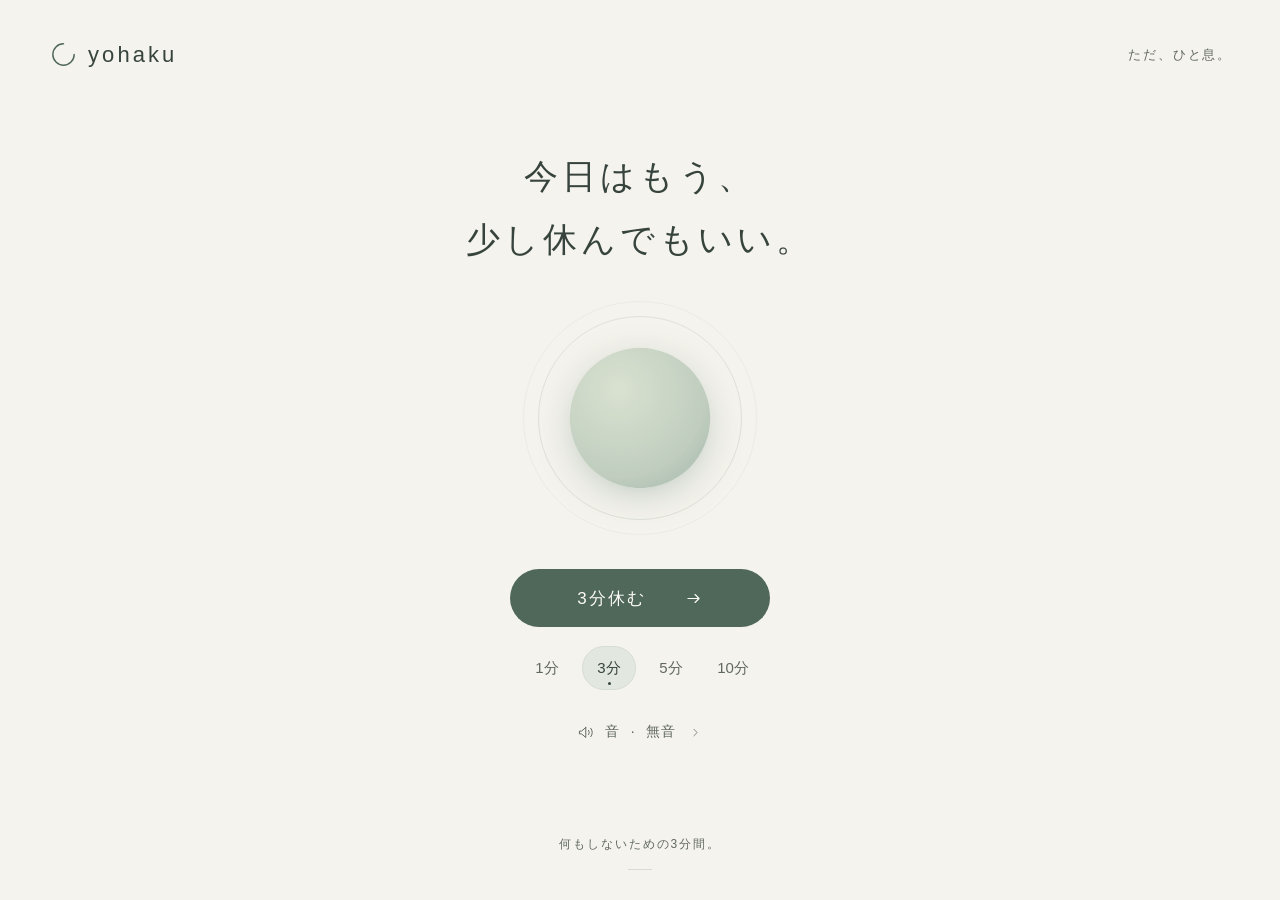
==== index.html @ fc0a6c55 "Add campfire, white noise, pink noise and 40Hz ambient sounds" ====
<!doctype html>
<html lang="ja">
<head>
  <meta charset="utf-8">
  <meta name="viewport" content="width=device-width, initial-scale=1, viewport-fit=cover">
  <meta name="color-scheme" content="light dark">
  <meta name="theme-color" content="#f5f3ed">
  <title>yohaku — 何もしないための3分間</title>
  <meta name="description" content="疲れた時に、1分だけでも静かに休むための小さな瞑想タイマー。呼吸は、あなたのペースで。">
  <link rel="canonical" href="https://naru18vr.github.io/yohaku/">
  <meta property="og:type" content="website">
  <meta property="og:locale" content="ja_JP">
  <meta property="og:site_name" content="yohaku">
  <meta property="og:title" content="yohaku — 何もしないための3分間">
  <meta property="og:description" content="疲れた時に、1分だけでも静かに休むための小さな瞑想タイマー。">
  <meta property="og:url" content="https://naru18vr.github.io/yohaku/">
  <meta property="og:image" content="https://naru18vr.github.io/yohaku/assets/ogp.png">
  <meta property="og:image:width" content="1200">
  <meta property="og:image:height" content="630">
  <meta property="og:image:alt" content="yohaku — 何もしないための3分間">
  <meta name="twitter:card" content="summary_large_image">
  <link rel="icon" href="assets/icons/favicon.svg" type="image/svg+xml">
  <link rel="icon" href="assets/icons/icon-192.png" type="image/png">
  <link rel="apple-touch-icon" href="assets/icons/apple-touch-icon.png">
  <link rel="manifest" href="manifest.webmanifest">
  <link rel="stylesheet" href="style.css?v=20261004-6">
  <script src="app.js?v=20261004-8" defer></script>
</head>
<body>
  <a class="skip-link" href="#main">休む画面へ</a>
  <header class="site-header">
    <span class="brand" aria-label="yohaku（よはく）">
      <svg class="brand-mark" viewBox="0 0 32 32" fill="none" aria-hidden="true"><path d="M27 16A11 11 0 1 1 16 5" stroke="currentColor" stroke-width="1.5" stroke-linecap="round"/></svg>
      <span aria-hidden="true">yohaku</span>
    </span>
    <span class="header-note" aria-hidden="true">ただ、ひと息。</span>
  </header>

  <main id="main" tabindex="-1">
    <section id="home-view" class="view home-view" aria-labelledby="home-title">
      <h1 id="home-title" class="welcome-title">今日はもう、<br>少し休んでもいい。</h1>
      <div class="orb home-orb" aria-hidden="true"><div class="orb-ring"></div><div class="orb-core"></div></div>
      <div class="home-actions">
        <button id="start-button" class="primary-button" type="button"><span id="start-label">3分休む</span><svg viewBox="0 0 24 24" fill="none" aria-hidden="true"><path d="M5 12h14m-5-5 5 5-5 5" stroke="currentColor" stroke-width="1.5" stroke-linecap="round" stroke-linejoin="round"/></svg></button>
        <fieldset class="duration-picker">
          <legend class="sr-only">休む時間</legend>
          <label class="duration-choice"><input type="radio" name="duration" value="1"><span>1分</span></label>
          <label class="duration-choice"><input type="radio" name="duration" value="3" checked><span>3分</span></label>
          <label class="duration-choice"><input type="radio" name="duration" value="5"><span>5分</span></label>
          <label class="duration-choice"><input type="radio" name="duration" value="10"><span>10分</span></label>
        </fieldset>
        <button class="sound-button settings-trigger" type="button" aria-haspopup="dialog"><svg viewBox="0 0 24 24" fill="none" aria-hidden="true"><path d="m11 5-6 5H2v4h3l6 5V5Zm4 4a5 5 0 0 1 0 6m3-9a9 9 0 0 1 0 12" stroke="currentColor" stroke-width="1.4" stroke-linecap="round" stroke-linejoin="round"/></svg><span>音 <span class="sound-separator" aria-hidden="true">·</span> <span class="sound-label">無音</span></span><svg class="chevron" viewBox="0 0 24 24" fill="none" aria-hidden="true"><path d="m9 6 6 6-6 6" stroke="currentColor" stroke-width="1.4" stroke-linecap="round" stroke-linejoin="round"/></svg></button>
      </div>
    </section>

    <section id="session-view" class="view session-view" aria-labelledby="session-title" hidden>
      <h1 id="session-title" class="session-title" tabindex="-1">いまは、ただ休む。</h1>
      <div class="breath-area">
        <div class="orb session-orb" aria-hidden="true"><div class="orb-ring"></div><div id="breathing-circle" class="orb-core"></div></div>
        <p id="breath-label" class="breath-label" aria-hidden="true">吸う</p>
        <p class="breath-note">呼吸は、あなたのペースで。</p>
        <p class="sr-only">円が吸う4秒、少し止める2秒、吐く6秒の目安を示します。合わせずに、自然な呼吸で休んでも大丈夫です。</p>
      </div>
      <div class="session-actions">
        <button id="time-toggle" class="time-toggle" type="button" aria-label="残り時間を隠す" aria-describedby="timer" aria-pressed="false"><span id="timer" class="time-value" role="timer" aria-live="off" aria-label="残り3分0秒">03:00</span><span id="time-hidden-label" class="time-hidden-label" hidden>時間を表示</span><svg viewBox="0 0 24 24" fill="none" aria-hidden="true"><path d="M2 12s3.5-6 10-6 10 6 10 6-3.5 6-10 6S2 12 2 12Z" stroke="currentColor" stroke-width="1.3"/><circle cx="12" cy="12" r="2.5" stroke="currentColor" stroke-width="1.3"/></svg></button>
        <div class="session-controls"><button id="pause-button" class="secondary-button" type="button">一時停止</button><button id="stop-button" class="text-button" type="button">ここで終わる</button></div>
        <button class="sound-button settings-trigger" type="button" aria-haspopup="dialog"><svg viewBox="0 0 24 24" fill="none" aria-hidden="true"><path d="m11 5-6 5H2v4h3l6 5V5Zm4 4a5 5 0 0 1 0 6m3-9a9 9 0 0 1 0 12" stroke="currentColor" stroke-width="1.4" stroke-linecap="round" stroke-linejoin="round"/></svg><span>音 <span class="sound-separator" aria-hidden="true">·</span> <span class="sound-label">無音</span></span><svg class="chevron" viewBox="0 0 24 24" fill="none" aria-hidden="true"><path d="m9 6 6 6-6 6" stroke="currentColor" stroke-width="1.4" stroke-linecap="round" stroke-linejoin="round"/></svg></button>
      </div>
    </section>

    <section id="complete-view" class="view complete-view" aria-labelledby="complete-title" hidden>
      <h1 id="complete-title" class="welcome-title" tabindex="-1">おつかれさま。</h1>
      <p class="complete-note">今日はここまででも、大丈夫。</p>
      <div class="orb complete-orb" aria-hidden="true"><div class="orb-ring"></div><div class="orb-core"></div></div>
      <button id="restart-button" class="primary-button" type="button">もう3分休む</button>
      <button id="finish-button" class="text-button" type="button">終わる</button>
    </section>

    <div class="audio-feedback"><p id="audio-notice" role="status" hidden></p><button id="retry-audio" class="text-button" type="button" hidden>音を再開</button></div>
    <p id="announcer" class="sr-only" role="status" aria-live="polite" aria-atomic="true"></p>
    <noscript><p class="noscript-note">タイマーを使うにはJavaScriptを有効にしてください。ここで、少し休むだけでも大丈夫です。</p></noscript>
  </main>

  <footer class="site-footer"><p>何もしないための3分間。</p><span class="footer-line" aria-hidden="true"></span></footer>

  <dialog id="settings-dialog" aria-labelledby="settings-title">
    <div class="dialog-heading"><h2 id="settings-title">音と表示</h2><button id="close-settings" class="icon-button" type="button" aria-label="設定を閉じる" autofocus><svg viewBox="0 0 24 24" fill="none" aria-hidden="true"><path d="m6 6 12 12M18 6 6 18" stroke="currentColor" stroke-width="1.5" stroke-linecap="round"/></svg></button></div>
    <fieldset class="setting-group"><legend>環境音</legend><div class="segmented-options sound-options">
      <label class="segment-choice"><input type="radio" name="sound" value="silent" checked><span>無音</span></label>
      <label class="segment-choice"><input type="radio" name="sound" value="rain"><span>雨</span></label>
      <label class="segment-choice"><input type="radio" name="sound" value="rain2"><span>雨 fugisako ver</span></label>
      <label class="segment-choice"><input type="radio" name="sound" value="waves"><span>波</span></label>
      <label class="segment-choice"><input type="radio" name="sound" value="fire"><span>焚き火</span></label>
      <label class="segment-choice"><input type="radio" name="sound" value="white"><span>ホワイトノイズ</span></label>
      <label class="segment-choice"><input type="radio" name="sound" value="pink"><span>ピンクノイズ</span></label>
      <label class="segment-choice"><input type="radio" name="sound" value="tone40"><span>40Hz</span></label>
    </div><p class="setting-note">音は休み始めてから、選んだ時間だけ流れます。</p></fieldset>
    <label class="audio-switch"><span><span id="guide-label">呼吸の音ガイド</span><span id="guide-note" class="setting-note">吸い始めに少し高い音、吐き始めに少し低い音。間は静かに。あなたのペースで。</span></span><input id="guide-enabled" type="checkbox" role="switch" aria-labelledby="guide-label" aria-describedby="guide-note"><span class="switch-track" aria-hidden="true"></span></label>
    <div class="setting-group volume-group"><div class="volume-heading"><label for="volume">音量</label><output id="volume-value" for="volume">35%</output></div><input id="volume" type="range" min="0" max="100" value="35" step="1" disabled aria-describedby="volume-note"><p id="volume-note" class="setting-note">はじめは小さな音から。</p></div>
    <label class="audio-switch"><span><span id="bell-label">終わりのベル</span><span id="bell-note" class="setting-note">最後に、小さく一度だけ。</span></span><input id="bell-enabled" type="checkbox" role="switch" aria-labelledby="bell-label" aria-describedby="bell-note"><span class="switch-track" aria-hidden="true"></span></label>
    <fieldset class="setting-group theme-group"><legend>画面の明るさ</legend><div class="segmented-options">
      <label class="segment-choice"><input type="radio" name="theme" value="auto" checked><span>端末に合わせる</span></label>
      <label class="segment-choice"><input type="radio" name="theme" value="light"><span>明るめ</span></label>
      <label class="segment-choice"><input type="radio" name="theme" value="dark"><span>暗め</span></label>
    </div></fieldset>
    <p class="privacy-note">設定はこのブラウザだけに保存されます。</p>
  </dialog>
</body>
</html>
---- style.css ----
:root {
  color-scheme: light;
  --background: #f5f3ed;
  --surface: #fbfaf6;
  --text: #37443e;
  --muted: #606960;
  --line: #d7ddd3;
  --accent: #50685a;
  --button-text: #fbfaf6;
  --selected: #e2e8df;
  --orb: #b7c7b7;
  --orb-light: #d5dfcc;
  --orb-shadow: #90a99c;
  --focus: #426c58;
  --overlay: rgba(32, 43, 36, .24);
  font-family: -apple-system, BlinkMacSystemFont, "Segoe UI", "Hiragino Kaku Gothic ProN", "Yu Gothic", Meiryo, sans-serif;
  font-size: 16px;
  font-synthesis: none;
  -webkit-text-size-adjust: 100%;
}

@media (prefers-color-scheme: dark) {
  :root:not([data-theme="light"]) {
    color-scheme: dark;
    --background: #252e29;
    --surface: #2e3831;
    --text: #e0e5da;
    --muted: #a8b5aa;
    --line: #48554b;
    --accent: #b9cbb6;
    --button-text: #26352b;
    --selected: #3d4d41;
    --orb: #789580;
    --orb-light: #91a78c;
    --orb-shadow: #5c7968;
    --focus: #c7d9bc;
    --overlay: rgba(12, 18, 14, .48);
  }
}

:root[data-theme="dark"] {
  color-scheme: dark;
  --background: #252e29;
  --surface: #2e3831;
  --text: #e0e5da;
  --muted: #a8b5aa;
  --line: #48554b;
  --accent: #b9cbb6;
  --button-text: #26352b;
  --selected: #3d4d41;
  --orb: #789580;
  --orb-light: #91a78c;
  --orb-shadow: #5c7968;
  --focus: #c7d9bc;
  --overlay: rgba(12, 18, 14, .48);
}

* { box-sizing: border-box; }
[hidden] { display: none !important; }
body { margin: 0; min-height: 100vh; min-height: 100svh; display: flex; flex-direction: column; background: var(--background); color: var(--text); }
button, input { font: inherit; }
button { -webkit-tap-highlight-color: transparent; cursor: pointer; }
button, a, input { touch-action: manipulation; }
button { color: inherit; }
button:disabled, input:disabled { cursor: default; }
button, input, a { outline-offset: 5px; }
:focus-visible { outline: 2px solid var(--focus); }
h1:focus, main:focus { outline: none; }
svg { width: 22px; height: 22px; flex: none; }
fieldset { border: 0; padding: 0; margin: 0; min-width: 0; }
.sr-only { position: absolute; width: 1px; height: 1px; padding: 0; margin: -1px; overflow: hidden; clip-path: inset(50%); white-space: nowrap; border: 0; }
.skip-link { position: fixed; top: 12px; left: 16px; z-index: 5; padding: 12px 18px; color: var(--text); background: var(--surface); border-radius: 8px; transform: translateY(-180%); }
.skip-link:focus { transform: translateY(0); }
.site-header { padding: 32px max(32px, env(safe-area-inset-right)) 0 max(32px, env(safe-area-inset-left)); display: flex; align-items: center; justify-content: space-between; }
.brand { display: inline-flex; gap: 9px; align-items: center; font-size: 22px; font-weight: 400; letter-spacing: .14em; }
.brand-mark { width: 31px; height: 31px; color: var(--accent); }
.header-note { font-size: 13px; letter-spacing: .14em; color: var(--muted); }
main { flex: 1; display: flex; flex-direction: column; align-items: center; justify-content: center; padding: 40px 24px 24px; }
.view { width: min(100%, 440px); display: flex; flex-direction: column; align-items: center; text-align: center; }
.welcome-title { margin: 0; font-family: "Hiragino Mincho ProN", "Yu Mincho", "Noto Serif CJK JP", serif; font-size: clamp(27px, 3.3vw, 34px); font-weight: 400; letter-spacing: .12em; line-height: 1.85; }
.orb { position: relative; flex: none; display: grid; place-items: center; width: 240px; height: 240px; }
.orb-ring { position: absolute; width: 85%; height: 85%; border: 1px solid var(--line); border-radius: 50%; opacity: .75; }
.orb-ring::after { content: ""; position: absolute; inset: -16px; border: 1px solid var(--line); border-radius: 50%; opacity: .45; }
.orb-core { width: 65%; height: 65%; border-radius: 50%; background: radial-gradient(circle at 35% 30%, var(--orb-light), var(--orb) 65%, var(--orb-shadow)); box-shadow: 0 10px 48px -14px var(--orb-shadow); opacity: .85; transform: scale(.9); }
.home-orb { margin: 22px 0 28px; }
.home-actions { display: flex; flex-direction: column; align-items: center; width: 100%; }
.primary-button { border: 1px solid transparent; border-radius: 100px; min-height: 58px; width: min(100%, 260px); display: flex; align-items: center; justify-content: center; gap: 38px; padding: 13px 24px; background: var(--accent); color: var(--button-text); font-size: 17px; letter-spacing: .12em; transition: background-color .2s, box-shadow .2s; }
.primary-button svg { width: 19px; height: 19px; }
.duration-picker { display: flex; justify-content: center; gap: 8px; margin-top: 19px; }
.duration-choice, .segment-choice { position: relative; display: flex; border-radius: 100px; }
.duration-choice input, .segment-choice input { position: absolute; margin: 0; width: 100%; height: 100%; opacity: 0; cursor: pointer; border-radius: inherit; }
.duration-choice span { display: grid; place-items: center; width: 54px; min-height: 44px; font-size: 15px; color: var(--muted); border: 1px solid transparent; border-radius: inherit; transition: background-color .2s; }
.duration-choice input:checked + span { background: var(--selected); border-color: var(--line); color: var(--text); }
.duration-choice input:checked + span::after { content: ""; position: absolute; bottom: 5px; width: 3px; height: 3px; border-radius: 50%; background: currentColor; }
.duration-choice input:focus-visible, .segment-choice input:focus-visible { outline: none; }
.duration-choice input:focus-visible + span, .segment-choice input:focus-visible + span { outline: 2px solid var(--focus); outline-offset: 4px; }
.sound-button { border: 0; background: transparent; display: inline-flex; align-items: center; justify-content: center; min-height: 44px; gap: 10px; margin-top: 20px; padding: 8px 12px; font-size: 14px; letter-spacing: .06em; color: var(--muted); border-radius: 8px; }
.sound-button > svg { width: 17px; height: 17px; }
.sound-button .chevron { width: 13px; height: 13px; margin-left: 3px; }
.sound-separator { padding: 0 6px; }
.site-footer { text-align: center; padding: 18px 20px max(26px, env(safe-area-inset-bottom)); color: var(--muted); font-size: 12px; letter-spacing: .16em; }
.site-footer p { margin: 0; }
.footer-line { display: block; width: 24px; height: 1px; margin: 16px auto 0; background: var(--line); }
.session-title { font-size: 16px; font-weight: 400; letter-spacing: .15em; margin: 0 0 28px; color: var(--muted); }
.breath-area { display: flex; flex-direction: column; align-items: center; }
.session-orb { width: 260px; height: 260px; }
.breath-label { margin: 16px 0 0; min-height: 36px; font-size: 22px; letter-spacing: .16em; }
.breath-note { margin: 10px 0 0; color: var(--muted); font-size: 14px; line-height: 1.7; letter-spacing: .06em; }
.session-actions { display: flex; flex-direction: column; align-items: center; }
.time-toggle { min-height: 48px; border: 0; border-radius: 8px; margin: 23px 0 18px; padding: 8px 14px; background: transparent; display: inline-flex; align-items: center; justify-content: center; gap: 12px; color: var(--muted); }
.time-value { font-size: 24px; font-family: ui-monospace, "SFMono-Regular", Consolas, monospace; font-variant-numeric: tabular-nums; letter-spacing: .07em; }
.time-toggle svg { width: 17px; height: 17px; }
.time-hidden-label { font-size: 14px; }
.session-controls { display: flex; align-items: center; justify-content: center; gap: 13px; flex-wrap: wrap; }
.secondary-button { min-height: 48px; min-width: 130px; border: 1px solid var(--line); background: transparent; border-radius: 100px; padding: 11px 22px; font-size: 15px; letter-spacing: .06em; }
.text-button { min-height: 44px; border: 0; border-radius: 8px; padding: 10px 14px; background: transparent; color: var(--muted); font-size: 14px; }
.complete-note { margin: 13px 0 0; font-size: 15px; letter-spacing: .06em; line-height: 1.8; color: var(--muted); }
.complete-orb { margin: 16px 0 26px; }
.complete-view > .text-button { margin-top: 14px; }
.audio-feedback { max-width: 360px; text-align: center; }
.audio-feedback p { margin: 16px 0 0; color: var(--muted); font-size: 14px; line-height: 1.7; }
.noscript-note { max-width: 400px; line-height: 1.8; font-size: 15px; }
dialog { width: min(calc(100% - 32px), 440px); max-height: calc(100% - 48px); margin: auto; padding: 26px 28px; background: var(--surface); color: var(--text); border: 1px solid var(--line); border-radius: 22px; box-shadow: 0 16px 80px rgba(20, 31, 22, .12); overflow-y: auto; overscroll-behavior: contain; }
dialog::backdrop { background: var(--overlay); }
body:has(dialog[open]) { overflow: hidden; }
.dialog-heading { display: flex; align-items: center; justify-content: space-between; margin-bottom: 22px; }
.dialog-heading h2 { font-size: 20px; font-weight: 500; margin: 0; letter-spacing: .06em; }
.icon-button { display: grid; place-items: center; width: 44px; height: 44px; margin-right: -10px; border: 0; border-radius: 50%; background: transparent; }
.setting-group { margin: 24px 0; }
.setting-group legend, .volume-heading label { font-size: 15px; margin-bottom: 11px; }
.segmented-options { display: flex; gap: 6px; }
.sound-options { display: grid; grid-template-columns: repeat(2, minmax(0, 1fr)); }
.sound-options .segment-choice span { min-height: 54px; text-align: center; }
.segment-choice { flex: 1; }
.segment-choice span { display: grid; place-items: center; width: 100%; min-height: 46px; border: 1px solid var(--line); border-radius: inherit; color: var(--muted); padding: 8px 10px; font-size: 14px; }
.segment-choice input:checked + span { color: var(--text); background: var(--selected); border-color: var(--accent); text-decoration: underline; text-underline-offset: 4px; }
.setting-note { display: block; font-size: 13px; line-height: 1.7; margin: 9px 0 0; color: var(--muted); }
.volume-heading { display: flex; justify-content: space-between; align-items: center; }
.volume-heading label { margin: 0; }
.volume-heading output { font-size: 13px; color: var(--muted); font-variant-numeric: tabular-nums; }
input[type="range"] { display: block; width: 100%; height: 44px; margin: 7px 0 0; accent-color: var(--accent); }
input[type="range"]:disabled { opacity: .4; }
.volume-group .setting-note { margin-top: 0; }
.audio-switch { position: relative; display: flex; align-items: center; justify-content: space-between; min-height: 64px; gap: 12px; font-size: 15px; cursor: pointer; }
.audio-switch .setting-note { margin-top: 2px; }
.audio-switch input { position: absolute; right: 0; width: 50px; height: 44px; margin: 0; opacity: 0; cursor: pointer; }
.switch-track { display: block; flex: none; width: 46px; height: 27px; border: 1px solid var(--muted); border-radius: 100px; background: var(--line); padding: 3px; }
.switch-track::after { content: ""; display: block; width: 19px; height: 19px; border-radius: 50%; background: var(--muted); box-shadow: 0 1px 3px rgba(0, 0, 0, .12); transition: transform .2s; }
.audio-switch input:checked + .switch-track { background: var(--accent); border-color: var(--accent); }
.audio-switch input:checked + .switch-track::after { transform: translateX(18px); background: var(--button-text); }
.audio-switch input:focus-visible + .switch-track { outline: 2px solid var(--focus); outline-offset: 4px; }
.theme-group { padding-top: 22px; border-top: 1px solid var(--line); }
.theme-group legend { float: left; width: 100%; }
.theme-group .segmented-options { clear: both; }
.theme-group .segment-choice:first-child { flex: 1.6; }
.theme-group .segment-choice span { font-size: 14px; line-height: 1.5; padding: 8px 6px; }
.privacy-note { font-size: 12px; line-height: 1.8; text-align: center; color: var(--muted); margin: 28px 0 0; }

@media (hover: hover) {
  .primary-button:hover { box-shadow: 0 4px 16px rgba(50, 76, 58, .15); }
  .secondary-button:hover, .text-button:hover, .sound-button:hover, .icon-button:hover, .time-toggle:hover { background: var(--selected); color: var(--text); }
  .duration-choice:hover span { background: var(--selected); color: var(--text); }
}

@media (min-width: 900px) {
  .site-header { padding-top: 39px; padding-left: 48px; padding-right: 48px; }
  main { padding-top: 36px; }
  .home-orb { margin-top: 27px; margin-bottom: 31px; }
  .site-footer { padding-bottom: 30px; }
}

@media (max-width: 480px) {
  .site-header { padding: max(24px, env(safe-area-inset-top)) 24px 0; }
  .brand { font-size: 20px; gap: 7px; }
  .brand-mark { width: 28px; height: 28px; }
  .header-note { font-size: 12px; }
  main { padding-left: max(20px, env(safe-area-inset-left)); padding-right: max(20px, env(safe-area-inset-right)); }
  .orb { width: 224px; height: 224px; }
  .home-orb { margin-top: 22px; margin-bottom: 25px; }
  .session-orb { width: 240px; height: 240px; }
  .welcome-title { font-size: 27px; letter-spacing: .09em; }
  .site-footer { padding-bottom: max(22px, env(safe-area-inset-bottom)); }
  dialog { padding: 22px; }
}

@media (max-height: 800px) {
  main { padding-top: 26px; padding-bottom: 18px; }
  .site-header { padding-top: max(20px, env(safe-area-inset-top)); }
  .welcome-title { font-size: 25px; line-height: 1.75; }
  .home-orb, .complete-orb { width: 180px; height: 180px; margin-top: 16px; margin-bottom: 19px; }
  .session-orb { width: 190px; height: 190px; }
  .session-title { margin-bottom: 15px; }
  .breath-label { margin-top: 8px; }
  .time-toggle { margin-top: 14px; margin-bottom: 13px; }
  .sound-button { margin-top: 12px; }
  .site-footer { padding-top: 12px; }
  .footer-line { margin-top: 10px; }
}

@media (max-height: 620px) and (max-width: 480px) {
  .site-header { padding-top: max(16px, env(safe-area-inset-top)); }
  main { padding-top: 18px; padding-bottom: 12px; }
  .welcome-title { font-size: 23px; line-height: 1.65; }
  .home-orb, .complete-orb { width: 150px; height: 150px; margin-top: 12px; margin-bottom: 14px; }
  .session-orb { width: 150px; height: 150px; }
  .session-title { margin-bottom: 10px; }
  .breath-note { margin-top: 6px; }
  .time-toggle { margin-top: 10px; margin-bottom: 10px; }
  .duration-picker { margin-top: 14px; }
  .sound-button { margin-top: 8px; }
  .site-footer { padding-top: 8px; padding-bottom: max(16px, env(safe-area-inset-bottom)); }
  .footer-line { display: none; }
}

@media (max-height: 500px) and (min-width: 520px) {
  .site-header { padding-top: max(16px, env(safe-area-inset-top)); }
  main { padding: 20px max(24px, env(safe-area-inset-right)) 12px max(24px, env(safe-area-inset-left)); }
  .home-view, .session-view, .complete-view { max-width: 680px; width: 100%; display: grid; grid-template-columns: 1fr 1fr; gap: 12px 20px; justify-items: center; align-items: center; }
  .welcome-title { font-size: 23px; }
  .home-orb { grid-column: 2; grid-row: 1 / 3; margin: 0; width: 210px; height: 210px; }
  .home-actions { grid-column: 1; }
  .primary-button { min-height: 50px; }
  .duration-picker { margin-top: 10px; }
  .sound-button { margin-top: 4px; }
  .session-title { grid-column: 1; margin: 0; }
  .session-actions { grid-column: 1; }
  .breath-area { grid-column: 2; grid-row: 1 / 3; }
  .session-orb { width: 150px; height: 150px; }
  .breath-label { font-size: 18px; min-height: 28px; }
  .breath-note { margin-top: 2px; font-size: 13px; }
  .session-controls { gap: 4px; }
  .complete-view .complete-orb { grid-column: 2; grid-row: 1 / 5; margin: 0; width: 190px; height: 190px; }
  .complete-note { margin: 0; }
  .complete-view > .text-button { margin: 0; }
  .site-footer { padding-top: 8px; padding-bottom: max(12px, env(safe-area-inset-bottom)); }
  .footer-line { display: none; }
}

@media (prefers-reduced-motion: reduce) {
  *, *::before, *::after { transition: none !important; animation: none !important; scroll-behavior: auto !important; }
  #breathing-circle { transform: scale(1) !important; opacity: .85 !important; }
}

@media (forced-colors: active) {
  .orb-core { background: CanvasText; opacity: .2; box-shadow: none; }
  .orb-ring { border-color: CanvasText; }
  .primary-button, .secondary-button, .duration-choice input:checked + span, .segment-choice input:checked + span { border: 2px solid ButtonText; }
  .duration-choice input:checked + span, .segment-choice input:checked + span { text-decoration: underline; }
  .switch-track { forced-color-adjust: none; background: Canvas; border-color: CanvasText; }
  .switch-track::after { background: CanvasText; box-shadow: none; }
  .audio-switch input:checked + .switch-track { background: Highlight; border-color: Highlight; }
  .audio-switch input:checked + .switch-track::after { background: HighlightText; }
  .audio-switch input:focus-visible + .switch-track { outline-color: Highlight; }
}
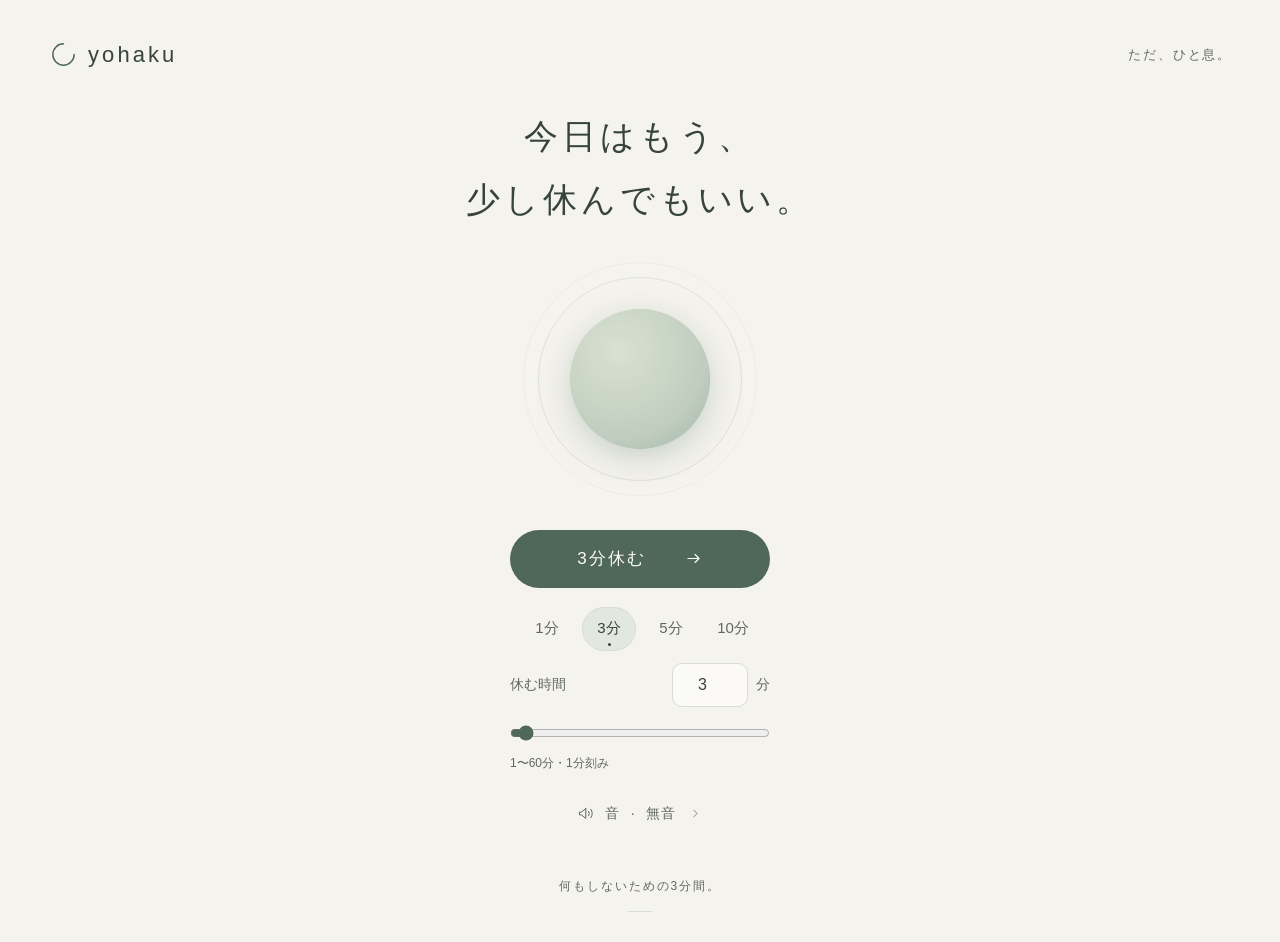
==== commit d12e3ea0: "Allow 1 to 60 minute sessions and crossfade recorded rain loops" ====
--- a/index.html
+++ b/index.html
@@ -23,8 +23,8 @@
   <link rel="icon" href="assets/icons/icon-192.png" type="image/png">
   <link rel="apple-touch-icon" href="assets/icons/apple-touch-icon.png">
   <link rel="manifest" href="manifest.webmanifest">
-  <link rel="stylesheet" href="style.css?v=20261004-6">
-  <script src="app.js?v=20261004-8" defer></script>
+  <link rel="stylesheet" href="style.css?v=20261004-11">
+  <script src="app.js?v=20261004-11" defer></script>
 </head>
 <body>
   <a class="skip-link" href="#main">休む画面へ</a>
@@ -49,6 +49,11 @@
           <label class="duration-choice"><input type="radio" name="duration" value="5"><span>5分</span></label>
           <label class="duration-choice"><input type="radio" name="duration" value="10"><span>10分</span></label>
         </fieldset>
+        <div class="custom-duration">
+          <div class="duration-heading"><label for="custom-duration">休む時間</label><span class="duration-value"><input id="custom-duration" type="number" min="1" max="60" step="1" value="3" inputmode="numeric" aria-describedby="duration-note"><span>分</span></span></div>
+          <label class="sr-only" for="duration-range">休む時間を1〜60分から選ぶ</label><input id="duration-range" type="range" min="1" max="60" step="1" value="3" aria-describedby="duration-note">
+          <p id="duration-note">1〜60分・1分刻み</p>
+        </div>
         <button class="sound-button settings-trigger" type="button" aria-haspopup="dialog"><svg viewBox="0 0 24 24" fill="none" aria-hidden="true"><path d="m11 5-6 5H2v4h3l6 5V5Zm4 4a5 5 0 0 1 0 6m3-9a9 9 0 0 1 0 12" stroke="currentColor" stroke-width="1.4" stroke-linecap="round" stroke-linejoin="round"/></svg><span>音 <span class="sound-separator" aria-hidden="true">·</span> <span class="sound-label">無音</span></span><svg class="chevron" viewBox="0 0 24 24" fill="none" aria-hidden="true"><path d="m9 6 6 6-6 6" stroke="currentColor" stroke-width="1.4" stroke-linecap="round" stroke-linejoin="round"/></svg></button>
       </div>
     </section>
@@ -93,8 +98,8 @@
       <label class="segment-choice"><input type="radio" name="sound" value="fire"><span>焚き火</span></label>
       <label class="segment-choice"><input type="radio" name="sound" value="white"><span>ホワイトノイズ</span></label>
       <label class="segment-choice"><input type="radio" name="sound" value="pink"><span>ピンクノイズ</span></label>
-      <label class="segment-choice"><input type="radio" name="sound" value="tone40"><span>40Hz</span></label>
-    </div><p class="setting-note">音は休み始めてから、選んだ時間だけ流れます。</p></fieldset>
+      <label class="segment-choice"><input type="radio" name="sound" value="tone40"><span>40Hz変調</span></label>
+    </div><p id="sound-description" class="setting-note" aria-live="polite" hidden></p><p class="setting-note">音は休み始めてから、選んだ時間だけ流れます。</p></fieldset>
     <label class="audio-switch"><span><span id="guide-label">呼吸の音ガイド</span><span id="guide-note" class="setting-note">吸い始めに少し高い音、吐き始めに少し低い音。間は静かに。あなたのペースで。</span></span><input id="guide-enabled" type="checkbox" role="switch" aria-labelledby="guide-label" aria-describedby="guide-note"><span class="switch-track" aria-hidden="true"></span></label>
     <div class="setting-group volume-group"><div class="volume-heading"><label for="volume">音量</label><output id="volume-value" for="volume">35%</output></div><input id="volume" type="range" min="0" max="100" value="35" step="1" disabled aria-describedby="volume-note"><p id="volume-note" class="setting-note">はじめは小さな音から。</p></div>
     <label class="audio-switch"><span><span id="bell-label">終わりのベル</span><span id="bell-note" class="setting-note">最後に、小さく一度だけ。</span></span><input id="bell-enabled" type="checkbox" role="switch" aria-labelledby="bell-label" aria-describedby="bell-note"><span class="switch-track" aria-hidden="true"></span></label>
--- a/style.css
+++ b/style.css
@@ -94,6 +94,12 @@
 .duration-choice input:checked + span::after { content: ""; position: absolute; bottom: 5px; width: 3px; height: 3px; border-radius: 50%; background: currentColor; }
 .duration-choice input:focus-visible, .segment-choice input:focus-visible { outline: none; }
 .duration-choice input:focus-visible + span, .segment-choice input:focus-visible + span { outline: 2px solid var(--focus); outline-offset: 4px; }
+.custom-duration { width: min(100%, 260px); margin-top: 12px; }
+.duration-heading { display: flex; align-items: center; justify-content: space-between; gap: 12px; font-size: 14px; color: var(--muted); }
+.duration-value { display: flex; align-items: center; gap: 8px; }
+#custom-duration { width: 76px; min-height: 44px; padding: 6px 8px; border: 1px solid var(--line); border-radius: 10px; background: var(--surface); color: var(--text); text-align: center; font-size: 16px; }
+#duration-range { width: 100%; min-height: 36px; margin: 4px 0 0; accent-color: var(--accent); }
+#duration-note { margin: 0; font-size: 12px; color: var(--muted); text-align: left; }
 .sound-button { border: 0; background: transparent; display: inline-flex; align-items: center; justify-content: center; min-height: 44px; gap: 10px; margin-top: 20px; padding: 8px 12px; font-size: 14px; letter-spacing: .06em; color: var(--muted); border-radius: 8px; }
 .sound-button > svg { width: 17px; height: 17px; }
 .sound-button .chevron { width: 13px; height: 13px; margin-left: 3px; }
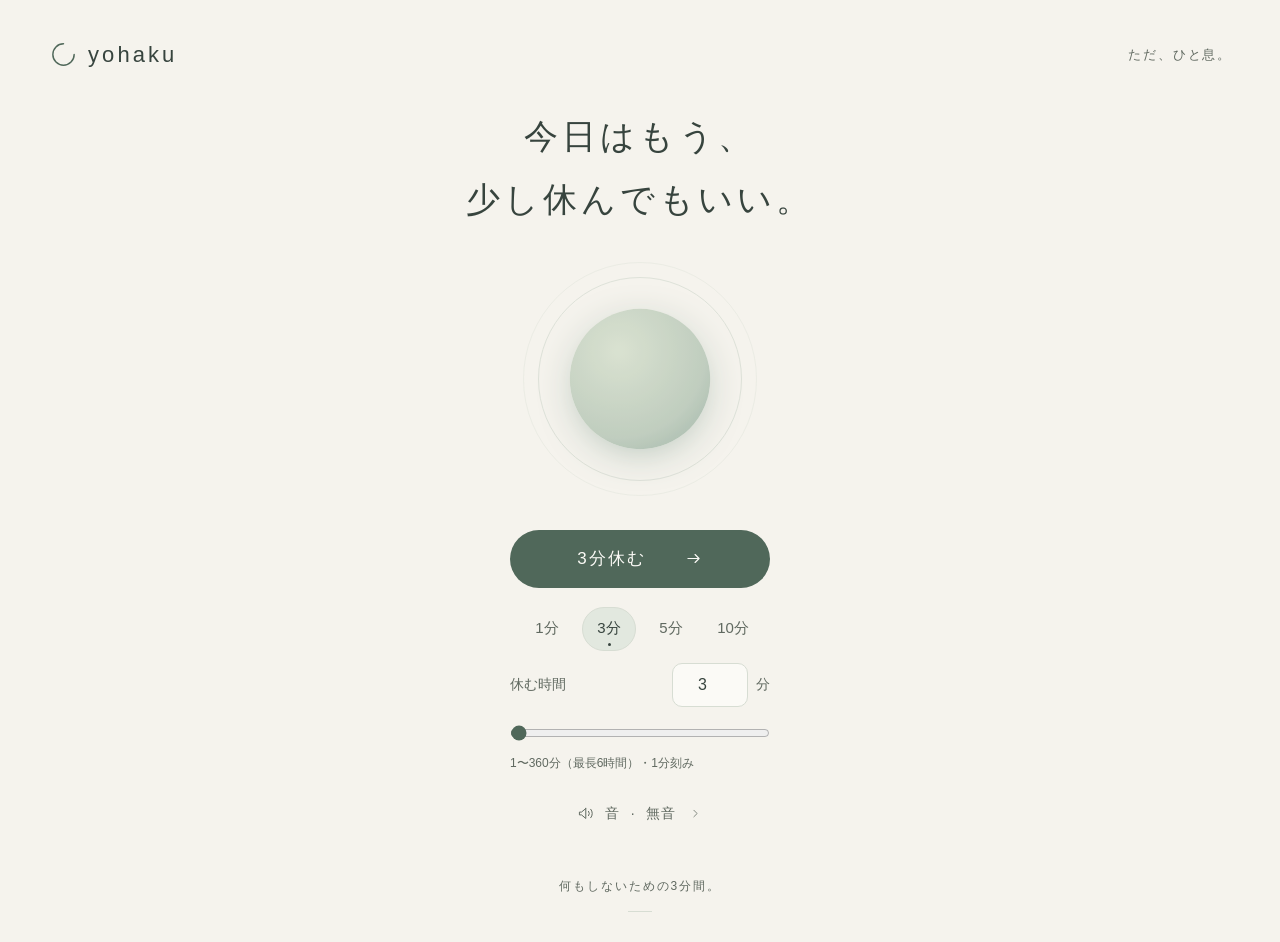
==== commit 51aef11f: "Extend session duration limit to six hours" ====
--- a/index.html
+++ b/index.html
@@ -23,8 +23,8 @@
   <link rel="icon" href="assets/icons/icon-192.png" type="image/png">
   <link rel="apple-touch-icon" href="assets/icons/apple-touch-icon.png">
   <link rel="manifest" href="manifest.webmanifest">
-  <link rel="stylesheet" href="style.css?v=20261004-11">
-  <script src="app.js?v=20261004-11" defer></script>
+  <link rel="stylesheet" href="style.css?v=20261004-13">
+  <script src="app.js?v=20261004-13" defer></script>
 </head>
 <body>
   <a class="skip-link" href="#main">休む画面へ</a>
@@ -50,9 +50,9 @@
           <label class="duration-choice"><input type="radio" name="duration" value="10"><span>10分</span></label>
         </fieldset>
         <div class="custom-duration">
-          <div class="duration-heading"><label for="custom-duration">休む時間</label><span class="duration-value"><input id="custom-duration" type="number" min="1" max="60" step="1" value="3" inputmode="numeric" aria-describedby="duration-note"><span>分</span></span></div>
-          <label class="sr-only" for="duration-range">休む時間を1〜60分から選ぶ</label><input id="duration-range" type="range" min="1" max="60" step="1" value="3" aria-describedby="duration-note">
-          <p id="duration-note">1〜60分・1分刻み</p>
+          <div class="duration-heading"><label for="custom-duration">休む時間</label><span class="duration-value"><input id="custom-duration" type="number" min="1" max="360" step="1" value="3" inputmode="numeric" aria-describedby="duration-note"><span>分</span></span></div>
+          <label class="sr-only" for="duration-range">休む時間を1〜360分から選ぶ</label><input id="duration-range" type="range" min="1" max="360" step="1" value="3" aria-describedby="duration-note">
+          <p id="duration-note">1〜360分（最長6時間）・1分刻み</p>
         </div>
         <button class="sound-button settings-trigger" type="button" aria-haspopup="dialog"><svg viewBox="0 0 24 24" fill="none" aria-hidden="true"><path d="m11 5-6 5H2v4h3l6 5V5Zm4 4a5 5 0 0 1 0 6m3-9a9 9 0 0 1 0 12" stroke="currentColor" stroke-width="1.4" stroke-linecap="round" stroke-linejoin="round"/></svg><span>音 <span class="sound-separator" aria-hidden="true">·</span> <span class="sound-label">無音</span></span><svg class="chevron" viewBox="0 0 24 24" fill="none" aria-hidden="true"><path d="m9 6 6 6-6 6" stroke="currentColor" stroke-width="1.4" stroke-linecap="round" stroke-linejoin="round"/></svg></button>
       </div>
@@ -103,6 +103,7 @@
     <label class="audio-switch"><span><span id="guide-label">呼吸の音ガイド</span><span id="guide-note" class="setting-note">吸い始めに少し高い音、吐き始めに少し低い音。間は静かに。あなたのペースで。</span></span><input id="guide-enabled" type="checkbox" role="switch" aria-labelledby="guide-label" aria-describedby="guide-note"><span class="switch-track" aria-hidden="true"></span></label>
     <div class="setting-group volume-group"><div class="volume-heading"><label for="volume">音量</label><output id="volume-value" for="volume">35%</output></div><input id="volume" type="range" min="0" max="100" value="35" step="1" disabled aria-describedby="volume-note"><p id="volume-note" class="setting-note">はじめは小さな音から。</p></div>
     <label class="audio-switch"><span><span id="bell-label">終わりのベル</span><span id="bell-note" class="setting-note">最後に、小さく一度だけ。</span></span><input id="bell-enabled" type="checkbox" role="switch" aria-labelledby="bell-label" aria-describedby="bell-note"><span class="switch-track" aria-hidden="true"></span></label>
+    <label class="audio-switch"><span><span id="screen-label">休息中は画面を消さない</span><span id="screen-note" class="setting-note">画面ロックによる音の中断を減らします。</span></span><input id="screen-on" type="checkbox" role="switch" aria-labelledby="screen-label" aria-describedby="screen-note"><span class="switch-track" aria-hidden="true"></span></label>
     <fieldset class="setting-group theme-group"><legend>画面の明るさ</legend><div class="segmented-options">
       <label class="segment-choice"><input type="radio" name="theme" value="auto" checked><span>端末に合わせる</span></label>
       <label class="segment-choice"><input type="radio" name="theme" value="light"><span>明るめ</span></label>
--- a/style.css
+++ b/style.css
@@ -129,7 +129,7 @@
 dialog { width: min(calc(100% - 32px), 440px); max-height: calc(100% - 48px); margin: auto; padding: 26px 28px; background: var(--surface); color: var(--text); border: 1px solid var(--line); border-radius: 22px; box-shadow: 0 16px 80px rgba(20, 31, 22, .12); overflow-y: auto; overscroll-behavior: contain; }
 dialog::backdrop { background: var(--overlay); }
 body:has(dialog[open]) { overflow: hidden; }
-.dialog-heading { display: flex; align-items: center; justify-content: space-between; margin-bottom: 22px; }
+.dialog-heading { position: sticky; top: 0; z-index: 2; background: var(--surface); display: flex; align-items: center; justify-content: space-between; margin-bottom: 22px; }
 .dialog-heading h2 { font-size: 20px; font-weight: 500; margin: 0; letter-spacing: .06em; }
 .icon-button { display: grid; place-items: center; width: 44px; height: 44px; margin-right: -10px; border: 0; border-radius: 50%; background: transparent; }
 .setting-group { margin: 24px 0; }
@@ -208,6 +208,8 @@
   main { padding-top: 18px; padding-bottom: 12px; }
   .welcome-title { font-size: 23px; line-height: 1.65; }
   .home-orb, .complete-orb { width: 150px; height: 150px; margin-top: 12px; margin-bottom: 14px; }
+  .home-orb { display: none; }
+  .home-actions { margin-top: 18px; }
   .session-orb { width: 150px; height: 150px; }
   .session-title { margin-bottom: 10px; }
   .breath-note { margin-top: 6px; }
